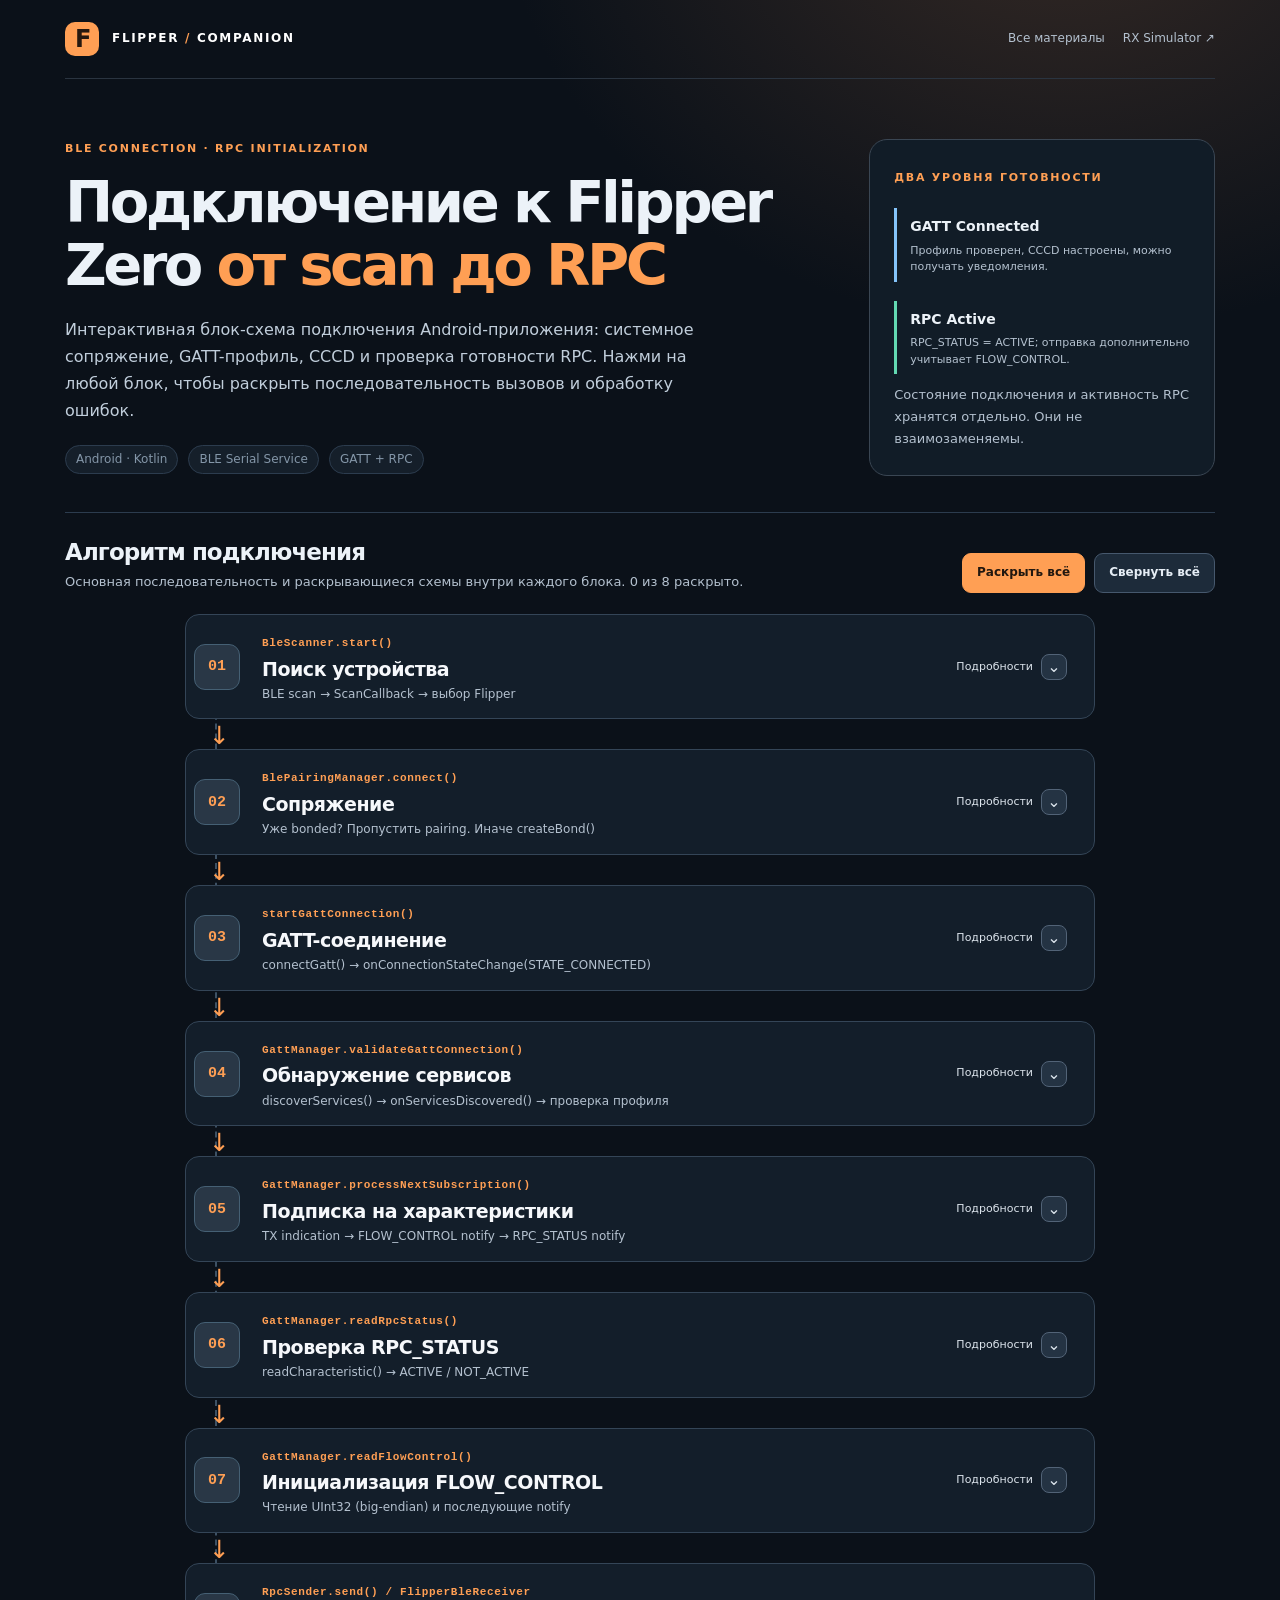
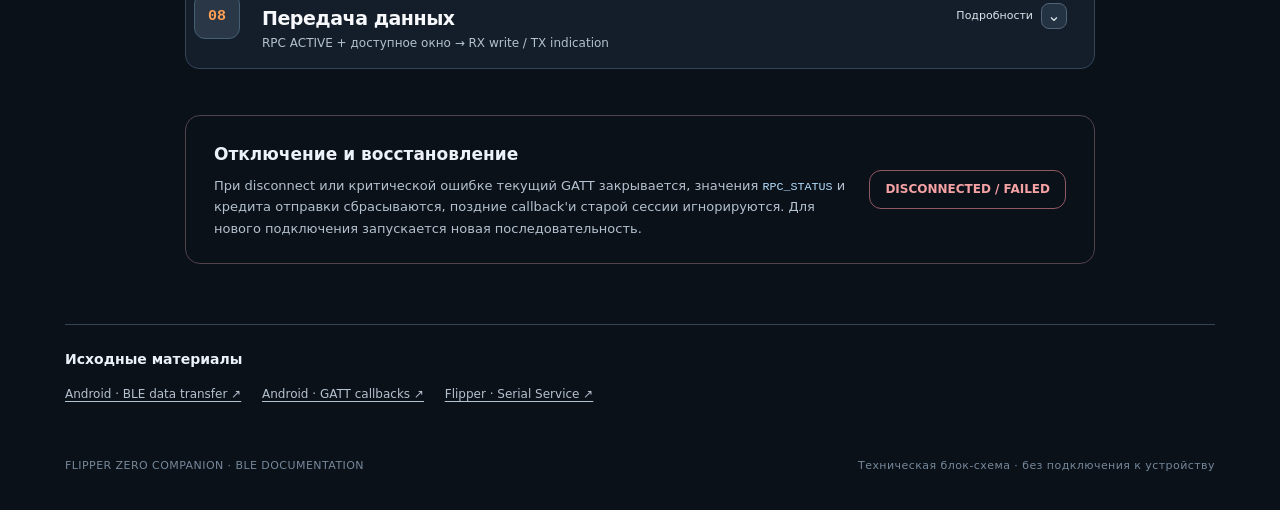
==== docs/ble-connection/index.html @ bbc8d90f "upgraded logic with flow control + first docs" ====
<!doctype html>
<html lang="ru">
<head>
  <meta charset="utf-8">
  <meta name="viewport" content="width=device-width,initial-scale=1">
  <meta name="color-scheme" content="dark">
  <meta name="description" content="Интерактивная блок-схема BLE-подключения и инициализации RPC в Flipper Zero Companion">
  <title>BLE Connection & RPC Initialization · Flipper Zero Companion</title>
  <link rel="stylesheet" href="./connection.css">
  <script src="./connection.js" defer></script>
</head>
<body>
  <div class="container">
    <header class="topbar">
      <a class="brand" href="../index.html"><span class="brand-mark">F</span><span>FLIPPER <span style="color:var(--orange)">/</span> COMPANION</span></a>
      <nav class="toplinks" aria-label="Навигация по документации"><a href="../index.html">Все материалы</a><a href="../ble-transport/simulator.html">RX Simulator ↗</a></nav>
    </header>
    <main>
      <div class="hero">
        <div>
          <div class="eyebrow">BLE CONNECTION · RPC INITIALIZATION</div>
          <h1>Подключение к Flipper Zero <span>от scan до RPC</span></h1>
          <p class="lead">Интерактивная блок-схема подключения Android-приложения: системное сопряжение, GATT-профиль, CCCD и проверка готовности RPC. Нажми на любой блок, чтобы раскрыть последовательность вызовов и обработку ошибок.</p>
          <div class="hero-meta"><span class="meta-pill">Android · Kotlin</span><span class="meta-pill">BLE Serial Service</span><span class="meta-pill">GATT + RPC</span></div>
        </div>
        <aside class="hero-aside" aria-label="Ключевое различие состояний">
          <span class="small-title">ДВА УРОВНЯ ГОТОВНОСТИ</span>
          <div class="state-card"><strong>GATT Connected</strong><small>Профиль проверен, CCCD настроены, можно получать уведомления.</small></div>
          <div class="state-card ready"><strong>RPC Active</strong><small>RPC_STATUS = ACTIVE; отправка дополнительно учитывает FLOW_CONTROL.</small></div>
          <p>Состояние подключения и активность RPC хранятся отдельно. Они не взаимозаменяемы.</p>
        </aside>
      </div>
      <div class="toolbar">
        <div><h2>Алгоритм подключения</h2><p>Основная последовательность и раскрывающиеся схемы внутри каждого блока. <span id="open-count" aria-live="polite">0 из 8 раскрыто</span>.</p></div>
        <div class="toolbar-actions"><button id="expand-all" class="btn primary" type="button">Раскрыть всё</button><button id="collapse-all" class="btn" type="button">Свернуть всё</button></div>
      </div>
      <div class="pipeline" aria-label="Блок-схема BLE-подключения">
        <section class="stage" id="discovery">
  <button class="stage-header" type="button" aria-expanded="false" aria-controls="detail-discovery">
    <span class="number">01</span>
    <span class="stage-title"><span class="method">BleScanner.start()</span><span class="name">Поиск устройства</span><span class="summary">BLE scan → ScanCallback → выбор Flipper</span></span>
    <span class="arrow-control">Подробности <span class="chevron" aria-hidden="true">⌄</span></span>
  </button>
  <div class="detail" id="detail-discovery" hidden>
    <div class="detail-top"><div><h3>Поиск устройства</h3><p class="desc">Находим устройство и получаем его Bluetooth-адрес.</p></div><button class="collapse" type="button" aria-label="Свернуть Поиск устройства">Свернуть ↑</button></div>
    <div class="mini-flow" aria-label="Последовательность операций"><div class="mini-node regular"><strong>startScan()</strong><small>Проверка доступности и разрешений</small></div><span class="mini-arrow" aria-hidden="true">→</span><div class="mini-node regular"><strong>onScanResult()</strong><small>Имя, адрес и RSSI</small></div><span class="mini-arrow" aria-hidden="true">→</span><div class="mini-node success"><strong>BleDevice</strong><small>Пользователь выбирает устройство</small></div></div>
    <div class="detail-foot"><div class="detail-box"><h4>Привязка к коду</h4><p>BleConnectionRepository.startScan() → BleScanner.start(); stopScan() отменяет таймаут и сканирование.</p></div><div class="detail-box error"><h4>Ошибки и остановка</h4><p>BLUETOOTH_SCAN / BLUETOOTH_CONNECT, отключённый Bluetooth, неуспешный scan, системные службы геолокации на Android 11 и ниже.</p></div></div>
    <p class="detail-note">Поиск не фильтруется только по стандартному имени Flipper: устройство может быть переименовано.</p>
  </div>
</section><section class="stage" id="pairing">
  <button class="stage-header" type="button" aria-expanded="false" aria-controls="detail-pairing">
    <span class="number">02</span>
    <span class="stage-title"><span class="method">BlePairingManager.connect()</span><span class="name">Сопряжение</span><span class="summary">Уже bonded? Пропустить pairing. Иначе createBond()</span></span>
    <span class="arrow-control">Подробности <span class="chevron" aria-hidden="true">⌄</span></span>
  </button>
  <div class="detail" id="detail-pairing" hidden>
    <div class="detail-top"><div><h3>Сопряжение</h3><p class="desc">Проверяем системную пару и при необходимости ждём bonding.</p></div><button class="collapse" type="button" aria-label="Свернуть Сопряжение">Свернуть ↑</button></div>
    <div class="mini-flow" aria-label="Последовательность операций"><div class="mini-node decision"><strong>BOND_BONDED?</strong><small>Проверка bondState</small></div><span class="mini-arrow" aria-hidden="true">→</span><div class="mini-node regular"><strong>createBond()</strong><small>Если устройство ещё не сопряжено</small></div><span class="mini-arrow" aria-hidden="true">→</span><div class="mini-node success"><strong>ACTION_BOND_STATE_CHANGED</strong><small>Подтверждён BOND_BONDED</small></div></div>
    <div class="detail-foot"><div class="detail-box"><h4>Привязка к коду</h4><p>BlePairingManager → onPairingStarted() → onSuccessBonding(remote, device) → startGattConnection().</p></div><div class="detail-box error"><h4>Ошибки и остановка</h4><p>Отказ пользователя, BOND_NONE, потеря BLUETOOTH_CONNECT или таймаут ожидания 45 секунд → PairingFailed / TimedOut.</p></div></div>
    <p class="detail-note">Для уже сопряжённого устройства createBond() не требуется. Отмена ожидания не обязательно останавливает системную процедуру bonding.</p>
  </div>
</section><section class="stage" id="gatt">
  <button class="stage-header" type="button" aria-expanded="false" aria-controls="detail-gatt">
    <span class="number">03</span>
    <span class="stage-title"><span class="method">startGattConnection()</span><span class="name">GATT-соединение</span><span class="summary">connectGatt() → onConnectionStateChange(STATE_CONNECTED)</span></span>
    <span class="arrow-control">Подробности <span class="chevron" aria-hidden="true">⌄</span></span>
  </button>
  <div class="detail" id="detail-gatt" hidden>
    <div class="detail-top"><div><h3>GATT-соединение</h3><p class="desc">Создаём BluetoothGatt и устанавливаем LE-соединение.</p></div><button class="collapse" type="button" aria-label="Свернуть GATT-соединение">Свернуть ↑</button></div>
    <div class="mini-flow" aria-label="Последовательность операций"><div class="mini-node regular"><strong>connectGatt()</strong><small>TRANSPORT_LE, mainHandler</small></div><span class="mini-arrow" aria-hidden="true">→</span><div class="mini-node decision"><strong>onConnectionStateChange()</strong><small>status == GATT_SUCCESS?</small></div><span class="mini-arrow" aria-hidden="true">→</span><div class="mini-node success"><strong>STATE_CONNECTED</strong><small>Запустить discovery</small></div></div>
    <div class="detail-foot"><div class="detail-box"><h4>Привязка к коду</h4><p>BleConnectionRepositoryImpl.startGattConnection(); currentGatt хранится на время активной сессии.</p></div><div class="detail-box error"><h4>Ошибки и остановка</h4><p>GATT error, disconnect либо таймаут подключения (25 секунд) → failGatt(), закрытие текущей GATT-сессии.</p></div></div>
    <p class="detail-note">Callback старого соединения игнорируется через проверку isCurrentGatt(gatt).</p>
  </div>
</section><section class="stage" id="services">
  <button class="stage-header" type="button" aria-expanded="false" aria-controls="detail-services">
    <span class="number">04</span>
    <span class="stage-title"><span class="method">GattManager.validateGattConnection()</span><span class="name">Обнаружение сервисов</span><span class="summary">discoverServices() → onServicesDiscovered() → проверка профиля</span></span>
    <span class="arrow-control">Подробности <span class="chevron" aria-hidden="true">⌄</span></span>
  </button>
  <div class="detail" id="detail-services" hidden>
    <div class="detail-top"><div><h3>Обнаружение сервисов</h3><p class="desc">Убеждаемся, что Flipper предоставляет нужный Serial Service.</p></div><button class="collapse" type="button" aria-label="Свернуть Обнаружение сервисов">Свернуть ↑</button></div>
    <div class="mini-flow" aria-label="Последовательность операций"><div class="mini-node regular"><strong>discoverServices()</strong><small>Асинхронный поиск GATT-сервисов</small></div><span class="mini-arrow" aria-hidden="true">→</span><div class="mini-node decision"><strong>onServicesDiscovered()</strong><small>status == GATT_SUCCESS?</small></div><span class="mini-arrow" aria-hidden="true">→</span><div class="mini-node success"><strong>validateGattConnection()</strong><small>Service, четыре характеристики, CCCD</small></div></div>
    <div class="detail-foot"><div class="detail-box"><h4>Привязка к коду</h4><p>FlipperGattUuid.SERVICE; RX, TX, FLOW_CONTROL, RPC_STATUS; CCCD для трёх характеристик.</p></div><div class="detail-box error"><h4>Ошибки и остановка</h4><p>Ошибка discoverServices или отсутствие требуемых характеристик/CCCD → ServiceDiscoveryFailed / InvalidGattProfile.</p></div></div>
    <p class="detail-note">Наличие GATT-соединения ещё не означает, что Serial Service проверен или уведомления настроены.</p>
  </div>
</section><section class="stage" id="subscriptions">
  <button class="stage-header" type="button" aria-expanded="false" aria-controls="detail-subscriptions">
    <span class="number">05</span>
    <span class="stage-title"><span class="method">GattManager.processNextSubscription()</span><span class="name">Подписка на характеристики</span><span class="summary">TX indication → FLOW_CONTROL notify → RPC_STATUS notify</span></span>
    <span class="arrow-control">Подробности <span class="chevron" aria-hidden="true">⌄</span></span>
  </button>
  <div class="detail" id="detail-subscriptions" hidden>
    <div class="detail-top"><div><h3>Подписка на характеристики</h3><p class="desc">Записываем CCCD строго последовательно, дожидаясь callback.</p></div><button class="collapse" type="button" aria-label="Свернуть Подписка на характеристики">Свернуть ↑</button></div>
    <div class="mini-flow" aria-label="Последовательность операций"><div class="mini-node regular"><strong>TX · CCCD</strong><small>ENABLE_INDICATION_VALUE</small></div><span class="mini-arrow" aria-hidden="true">→</span><div class="mini-node regular"><strong>FLOW_CONTROL · CCCD</strong><small>ENABLE_NOTIFICATION_VALUE</small></div><span class="mini-arrow" aria-hidden="true">→</span><div class="mini-node success"><strong>RPC_STATUS · CCCD</strong><small>ENABLE_NOTIFICATION_VALUE</small></div></div>
    <div class="detail-foot"><div class="detail-box"><h4>Привязка к коду</h4><p>initSubscribingQueue() → processNextSubscription() → onDescriptorWrite(SUCCESS) → следующая характеристика.</p></div><div class="detail-box error"><h4>Ошибки и остановка</h4><p>Не удалось настроить локальные notifications / записать CCCD → EnableCCCDProblem.</p></div></div>
    <p class="detail-note">После третьего успешного onDescriptorWrite() устанавливается BleConnectionState.Connected. Это готовность GATT, но не обязательно активная RPC-сессия.</p>
  </div>
</section><section class="stage" id="rpc-status">
  <button class="stage-header" type="button" aria-expanded="false" aria-controls="detail-rpc-status">
    <span class="number">06</span>
    <span class="stage-title"><span class="method">GattManager.readRpcStatus()</span><span class="name">Проверка RPC_STATUS</span><span class="summary">readCharacteristic() → ACTIVE / NOT_ACTIVE</span></span>
    <span class="arrow-control">Подробности <span class="chevron" aria-hidden="true">⌄</span></span>
  </button>
  <div class="detail" id="detail-rpc-status" hidden>
    <div class="detail-top"><div><h3>Проверка RPC_STATUS</h3><p class="desc">Определяем, активен ли RPC на Flipper.</p></div><button class="collapse" type="button" aria-label="Свернуть Проверка RPC_STATUS">Свернуть ↑</button></div>
    <div class="mini-flow" aria-label="Последовательность операций"><div class="mini-node regular"><strong>readRpcStatus()</strong><small>Чтение начального значения</small></div><span class="mini-arrow" aria-hidden="true">→</span><div class="mini-node decision"><strong>onCharacteristicRead()</strong><small>Декодирование RpcStatus</small></div><span class="mini-arrow" aria-hidden="true">→</span><div class="mini-node success"><strong>onCharacteristicChanged()</strong><small>Обновления ACTIVE / NOT_ACTIVE</small></div></div>
    <div class="detail-foot"><div class="detail-box"><h4>Привязка к коду</h4><p>saveRpcState(RpcStatus.ACTIVE | NOT_ACTIVE); RpcSender.awaitRpcActive() ждёт разрешения на отправку.</p></div><div class="detail-box error"><h4>Ошибки и остановка</h4><p>Неудачное чтение → RPCReadError. Некорректный payload не должен автоматически трактоваться как ACTIVE.</p></div></div>
    <p class="detail-note">NOT_ACTIVE не равно разрыву Bluetooth: GATT может оставаться Connected. Смена статуса поступает через notification.</p>
  </div>
</section><section class="stage" id="flow-control">
  <button class="stage-header" type="button" aria-expanded="false" aria-controls="detail-flow-control">
    <span class="number">07</span>
    <span class="stage-title"><span class="method">GattManager.readFlowControl()</span><span class="name">Инициализация FLOW_CONTROL</span><span class="summary">Чтение UInt32 (big-endian) и последующие notify</span></span>
    <span class="arrow-control">Подробности <span class="chevron" aria-hidden="true">⌄</span></span>
  </button>
  <div class="detail" id="detail-flow-control" hidden>
    <div class="detail-top"><div><h3>Инициализация FLOW_CONTROL</h3><p class="desc">Получаем первоначальное окно отправки и обновления кредита.</p></div><button class="collapse" type="button" aria-label="Свернуть Инициализация FLOW_CONTROL">Свернуть ↑</button></div>
    <div class="mini-flow" aria-label="Последовательность операций"><div class="mini-node regular"><strong>readFlowControl()</strong><small>После чтения RPC_STATUS</small></div><span class="mini-arrow" aria-hidden="true">→</span><div class="mini-node regular"><strong>onCharacteristicRead()</strong><small>4 байта · UInt32 · big-endian</small></div><span class="mini-arrow" aria-hidden="true">→</span><div class="mini-node success"><strong>onCharacteristicChanged()</strong><small>Новое окно → RpcSender</small></div></div>
    <div class="detail-foot"><div class="detail-box"><h4>Привязка к коду</h4><p>updateAvailableBytesBound(gatt, value) → RpcSender.onFlowControlUpdate(gatt, available).</p></div><div class="detail-box error"><h4>Ошибки и остановка</h4><p>Ошибка чтения или неверный размер payload → RPCReadError; при нулевом кредите отправитель ожидает новое окно.</p></div></div>
    <p class="detail-note">Начальное чтение выполняется независимо от ACTIVE / NOT_ACTIVE в выбранной упрощённой реализации. Уведомление задаёт новое окно, а не прибавку к нему.</p>
  </div>
</section><section class="stage" id="ready">
  <button class="stage-header" type="button" aria-expanded="false" aria-controls="detail-ready">
    <span class="number">08</span>
    <span class="stage-title"><span class="method">RpcSender.send() / FlipperBleReceiver</span><span class="name">Передача данных</span><span class="summary">RPC ACTIVE + доступное окно → RX write / TX indication</span></span>
    <span class="arrow-control">Подробности <span class="chevron" aria-hidden="true">⌄</span></span>
  </button>
  <div class="detail" id="detail-ready" hidden>
    <div class="detail-top"><div><h3>Передача данных</h3><p class="desc">После проверки условий можно обмениваться байтами.</p></div><button class="collapse" type="button" aria-label="Свернуть Передача данных">Свернуть ↑</button></div>
    <div class="mini-flow" aria-label="Последовательность операций"><div class="mini-node decision"><strong>awaitRpcActive()</strong><small>Сессия должна быть ACTIVE</small></div><span class="mini-arrow" aria-hidden="true">→</span><div class="mini-node regular"><strong>send(bytes)</strong><small>MTU · RX ≤ 486 · credit · Mutex</small></div><span class="mini-arrow" aria-hidden="true">→</span><div class="mini-node success"><strong>onCharacteristicWrite()</strong><small>Подтверждение RX; TX → receiver</small></div></div>
    <div class="detail-foot"><div class="detail-box"><h4>Привязка к коду</h4><p>RpcSender.send() → writeRxChunkLocked() → onCharacteristicWrite(); TX → onCharacteristicChanged() → FlipperBleReceiver.</p></div><div class="detail-box error"><h4>Ошибки и остановка</h4><p>Disconnect, NOT_ACTIVE, ошибка записи, таймаут или переполнение буфера приёма → прекращение отправки / сброс текущей передачи.</p></div></div>
    <p class="detail-note">Это логическое условие готовности, а не новый публичный BleConnectionState. Готовность RPC нельзя определять только по Connected.</p>
  </div>
</section>
      </div>
      <section class="error-section" aria-label="Завершение соединения">
        <div><h2>Отключение и восстановление</h2><p>При disconnect или критической ошибке текущий GATT закрывается, значения <code>RPC_STATUS</code> и кредита отправки сбрасываются, поздние callback'и старой сессии игнорируются. Для нового подключения запускается новая последовательность.</p></div>
        <div class="error-sign">DISCONNECTED / FAILED</div>
      </section>
      <section class="sources" aria-label="Исходные материалы"><h2>Исходные материалы</h2>
        <a href="https://developer.android.com/develop/connectivity/bluetooth/ble/transfer-ble-data" target="_blank" rel="noopener noreferrer">Android · BLE data transfer ↗</a>
        <a href="https://developer.android.com/reference/android/bluetooth/BluetoothGattCallback" target="_blank" rel="noopener noreferrer">Android · GATT callbacks ↗</a>
        <a href="https://github.com/flipperdevices/flipperzero-firmware/blob/dev/targets/f7/ble_glue/services/serial_service.c" target="_blank" rel="noopener noreferrer">Flipper · Serial Service ↗</a>
      </section>
    </main>
    <footer class="footer"><span>FLIPPER ZERO COMPANION · BLE DOCUMENTATION</span><span>Техническая блок-схема · без подключения к устройству</span></footer>
  </div>
</body>
</html>
---- docs/ble-connection/connection.css ----
/* Flipper Zero Companion — interactive BLE connection reference */
:root{color-scheme:dark;--bg:#0b1119;--surface:#121d29;--surface2:#1a2836;--line:#2c3c4e;--text:#ecf2f8;--sub:#b4c1cf;--dim:#8496a8;--orange:#ff9f54;--orange2:#e68136;--teal:#63d9b2;--blue:#84c4fa;--red:#f5a2a5;--radius:16px;--mono:ui-monospace,SFMono-Regular,Consolas,Menlo,monospace}
*{box-sizing:border-box}html{scroll-behavior:smooth;scroll-padding-top:32px}body{margin:0;background:radial-gradient(ellipse 55rem 45rem at 83% -6%,#362a25 0%,transparent 64%),var(--bg);color:var(--text);font:15px/1.65 Inter,ui-sans-serif,system-ui,-apple-system,BlinkMacSystemFont,"Segoe UI",sans-serif}button{font:inherit;cursor:pointer}a{color:var(--orange);text-underline-offset:3px}code{font: .9em var(--mono);color:#b4ddfc}h1,h2,h3,p{margin-top:0}.container{width:min(1150px,calc(100% - 52px));margin:0 auto}.topbar{height:79px;border-bottom:1px solid #2a3440;display:flex;align-items:center;justify-content:space-between;gap:16px}.brand{display:flex;align-items:center;gap:13px;font-size:12px;font-weight:900;color:#fff;text-decoration:none;letter-spacing:.14em}.brand-mark{width:34px;height:34px;background:var(--orange);color:#26180f;border-radius:10px;display:grid;place-items:center;font-size:24px;line-height:1;letter-spacing:-.1em}.toplinks{display:flex;align-items:center;gap:18px}.toplinks a{font-size:12px;color:var(--sub);text-decoration:none}.toplinks a:hover{color:var(--orange)}.eyebrow{font-size:11px;letter-spacing:.16em;font-weight:800;color:var(--orange);text-transform:uppercase}.hero{padding:60px 0 36px;display:grid;grid-template-columns:minmax(0,1.6fr) minmax(240px,.72fr);gap:36px;align-items:center}.hero h1{font-size:clamp(34px,4.5vw,58px);line-height:1.08;letter-spacing:-.06em;margin:14px 0 19px;font-weight:830}.hero h1 span{color:var(--orange)}.lead{color:#c1cedb;font-size:16px;max-width:650px;line-height:1.7;margin-bottom:20px}.hero-meta{display:flex;align-items:center;gap:10px;flex-wrap:wrap;color:var(--dim);font-size:12px}.meta-pill{border:1px solid var(--line);border-radius:99px;padding:4px 10px;background:#151f2a}.hero-aside{background:#111c27;border:1px solid #3a4653;border-radius:18px;padding:24px}.hero-aside .small-title{font-size:11px;letter-spacing:.16em;color:var(--orange);font-weight:850}.hero-aside p{font-size:13px;color:var(--sub);line-height:1.7;margin:10px 0 0}.state-card{border-left:3px solid var(--blue);padding:6px 0 6px 13px;margin-top:19px}.state-card.ready{border-color:var(--teal)}.state-card strong{font-size:14px}.state-card small{display:block;color:var(--sub);font-size:11px;line-height:1.5;margin-top:4px}.toolbar{border-top:1px solid var(--line);padding:25px 0 21px;display:flex;gap:16px;align-items:flex-end;justify-content:space-between;flex-wrap:wrap}.toolbar h2{font-size:23px;line-height:1.3;letter-spacing:-.04em;margin-bottom:4px}.toolbar p{margin:0;color:var(--sub);font-size:13px}.toolbar-actions{display:flex;gap:9px;flex-wrap:wrap}.btn{border:1px solid #46586d;border-radius:9px;background:#1d2b3a;color:#e5edf5;padding:9px 14px;font-weight:750;font-size:12px;white-space:nowrap;transition:background .18s,border-color .18s}.btn:hover{background:#293a4e;border-color:#718397}.btn.primary{background:var(--orange);border-color:var(--orange);color:#21170f}.btn.primary:hover{background:#ffb474}.pipeline{position:relative;margin:0 auto 46px;max-width:910px}.pipeline:before{content:"";position:absolute;top:30px;bottom:44px;left:30px;border-left:2px dashed #3d5164;pointer-events:none}.stage{position:relative;padding:0 0 30px 0}.stage:last-child{padding-bottom:0}.stage-header{position:relative;width:100%;text-align:left;display:grid;grid-template-columns:62px minmax(0,1fr) auto;gap:14px;align-items:center;min-height:102px;transition:border-color .18s,background .18s;border:1px solid #344557;border-radius:14px;background:#131e2a;padding:14px 17px 14px 0}.stage-header:hover{border-color:#ce8a58;background:#192431}.stage-header[aria-expanded="true"]{border-color:#d08b59;background:#1b2835;border-radius:14px 14px 12px 12px}.number{width:46px;height:46px;margin-left:8px;display:grid;place-items:center;border-radius:11px;background:#293746;border:1px solid #456074;color:var(--orange);font:700 15px var(--mono);z-index:2}.stage.active .number{background:#4d3426;border-color:var(--orange)}.stage-header .method{font-size:11px;color:var(--orange);letter-spacing:.06em;font-family:var(--mono);font-weight:650}.stage-header .name{display:block;color:#f6f8fb;font-size:19px;font-weight:780;line-height:1.32;letter-spacing:-.025em;margin:3px 0}.stage-header .summary{display:block;font-size:12px;color:var(--sub);font-weight:470}.arrow-control{font-size:11px;display:flex;gap:8px;align-items:center;color:#dce4ec;padding:10px}.chevron{width:26px;height:26px;display:grid;place-items:center;border:1px solid #526377;background:#243343;border-radius:8px;font-size:16px;line-height:1;transition:transform .2s}.stage.active .chevron{transform:rotate(180deg)}.stage:not(:last-child):after{content:"↓";position:absolute;left:24px;bottom:1px;color:var(--orange);font-size:25px;line-height:1}.detail{position:relative;border:1.5px dashed #af815d;border-radius:15px;background:transparent;margin:12px 0 0 75px;padding:25px 26px 22px;box-shadow:inset 0 0 0 1px #b6753411}.detail[hidden]{display:none}.detail-top{display:flex;align-items:flex-start;justify-content:space-between;gap:14px}.detail h3{margin:0 0 7px;font-size:17px;letter-spacing:-.015em}.detail .desc{font-size:13px;color:var(--sub);max-width:760px;margin:0 0 18px}.collapse{border:1px solid #79604d;background:transparent;border-radius:8px;color:var(--orange);font-size:11px;line-height:1.2;font-weight:850;padding:8px 10px;white-space:nowrap}.collapse:hover{background:#2e251f}.mini-flow{display:flex;gap:9px;align-items:stretch;margin:16px 0 17px}.mini-node{border:1px solid #4a6076;background:#172532;border-radius:10px;flex:1;min-width:0;padding:13px 12px;display:flex;flex-direction:column;justify-content:center;gap:4px}.mini-node strong{font-size:12px;line-height:1.35}.mini-node small{font-size:10px;line-height:1.45;color:var(--sub)}.mini-node.decision{border-color:#977b52;background:#28271f}.mini-node.success{border-color:#4c8d7d;background:#182e2c}.mini-arrow{color:var(--orange);font-size:20px;align-self:center;flex:0 0 auto}.detail-foot{display:grid;grid-template-columns:1fr 1fr;gap:12px}.detail-box{border:1px solid #354859;border-radius:11px;padding:15px;background:#0f19231a}.detail-box h4{font-size:11px;letter-spacing:.08em;color:var(--blue);margin:0 0 7px;text-transform:uppercase}.detail-box p{font-size:12px;color:var(--sub);margin:0;line-height:1.65}.detail-box.error{border-color:#63434a}.detail-box.error h4{color:var(--red)}.detail code{overflow-wrap:anywhere}.detail-note{border-left:3px solid #8d754e;color:#c9c2b4;font-size:12px;line-height:1.65;padding:7px 0 7px 13px;margin-top:13px}.detail .uuid-line{display:flex;gap:5px;flex-wrap:wrap}.chip{font:11px var(--mono);border:1px solid #385269;color:#bcdfff;padding:4px 8px;border-radius:7px;background:#172735}.error-section{border:1px solid #51424c;border-radius:15px;padding:24px 28px;margin:24px auto 60px;max-width:910px;display:grid;grid-template-columns:1fr auto;gap:20px;align-items:center}.error-section h2{font-size:17px;margin:0 0 7px}.error-section p{font-size:13px;color:var(--sub);margin:0}.error-sign{color:var(--red);border:1px solid #905964;padding:9px 15px;border-radius:12px;font-size:12px;font-weight:800}.sources{border-top:1px solid #344455;padding:23px 0 31px}.sources h2{font-size:14px;margin:0 0 10px}.sources a{font-size:12px;color:var(--sub);margin-right:16px}.footer{padding:20px 0 35px;display:flex;justify-content:space-between;gap:12px;color:#75889a;font-size:11px;letter-spacing:.04em}.sr-only{border:0;clip:rect(0,0,0,0);height:1px;margin:-1px;overflow:hidden;padding:0;position:absolute;width:1px;white-space:nowrap}button:focus-visible,a:focus-visible{outline:3px solid var(--orange);outline-offset:3px}
@media(max-width:780px){.container{width:min(100% - 30px,1150px)}.hero{grid-template-columns:1fr;padding:38px 0 28px;gap:13px}.hero-aside{padding:17px}.hero-aside .state-card{display:inline-block;width:48%;vertical-align:top}.stage-header{grid-template-columns:54px minmax(0,1fr);gap:9px}.arrow-control{grid-column:2;justify-self:start;padding:4px 0}.stage-header .name{font-size:17px}.pipeline:before{left:27px}.stage:not(:last-child):after{left:21px}.detail{margin-left:45px;padding:19px 16px}.mini-flow{flex-direction:column;gap:5px}.mini-arrow{transform:rotate(90deg);font-size:19px;line-height:1}.detail-foot{grid-template-columns:1fr}.toplinks{gap:10px}.toplinks a{font-size:11px}}@media(max-width:480px){.topbar{height:68px}.brand{font-size:10px;gap:8px}.brand-mark{width:27px;height:27px;font-size:20px}.toplinks a:nth-child(2){display:none}.hero h1{font-size:36px}.hero-aside .state-card{display:block;width:auto}.toolbar{align-items:flex-start}.toolbar-actions{width:100%}.toolbar-actions .btn{flex:1}.stage-header{grid-template-columns:48px 1fr;padding:12px 11px 12px 0}.number{width:40px;height:40px;margin-left:5px}.pipeline:before{left:24px}.detail{margin-left:20px}.detail-top{gap:8px}.detail h3{font-size:15px}.collapse{font-size:10px}.error-section{grid-template-columns:1fr}.footer{flex-wrap:wrap}}
@media(prefers-reduced-motion:reduce){html{scroll-behavior:auto}*{transition:none!important}}
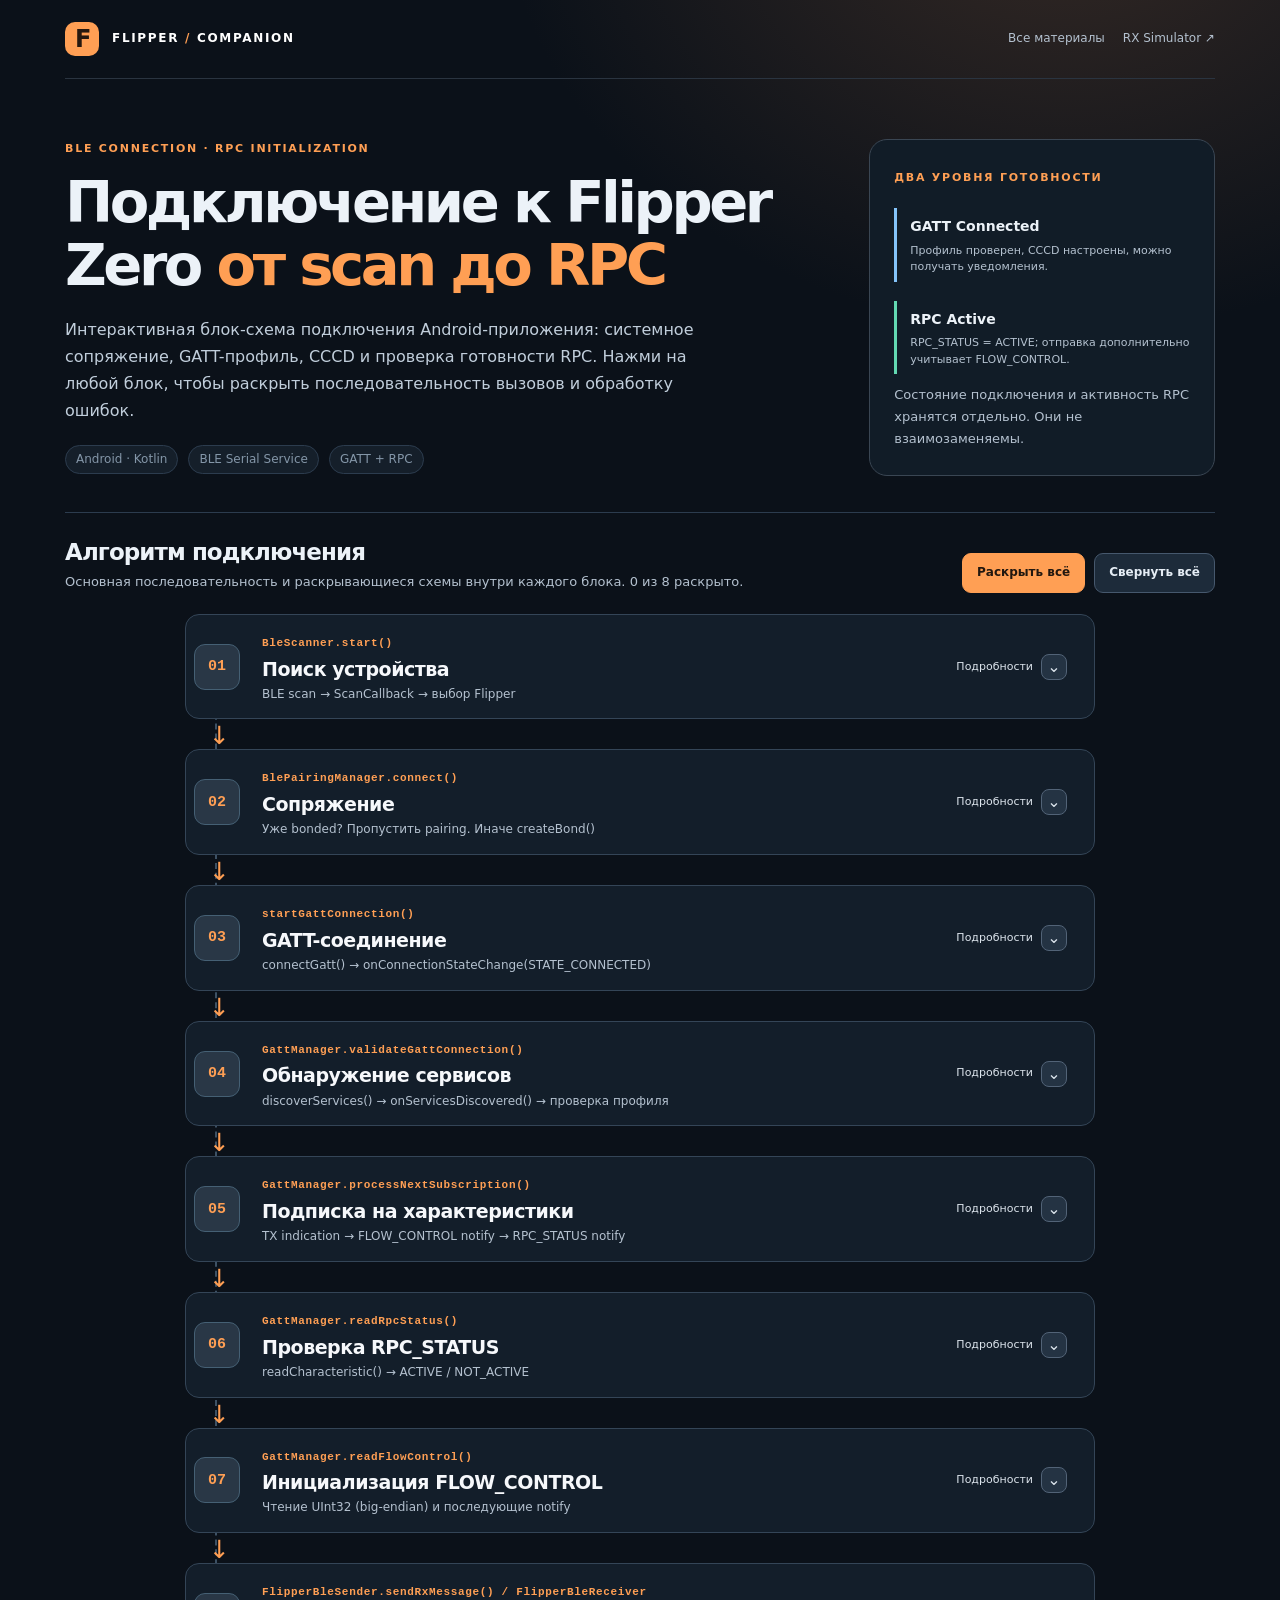
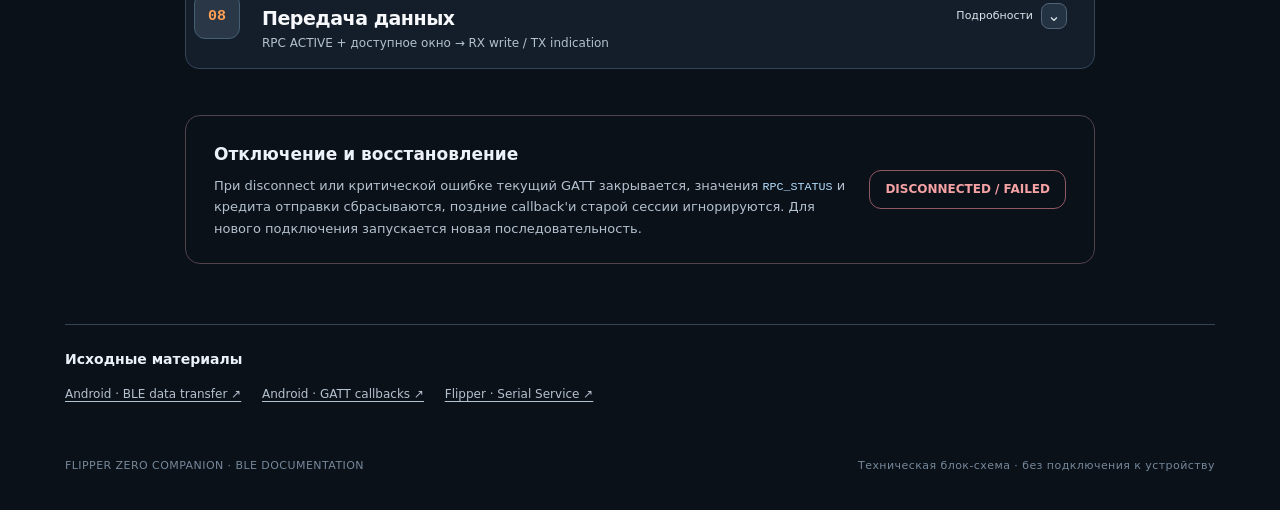
==== commit dff459e8: "handle some potential bugs" ====
--- a/docs/ble-connection/index.html
+++ b/docs/ble-connection/index.html
@@ -103,9 +103,9 @@
   </button>
   <div class="detail" id="detail-rpc-status" hidden>
     <div class="detail-top"><div><h3>Проверка RPC_STATUS</h3><p class="desc">Определяем, активен ли RPC на Flipper.</p></div><button class="collapse" type="button" aria-label="Свернуть Проверка RPC_STATUS">Свернуть ↑</button></div>
-    <div class="mini-flow" aria-label="Последовательность операций"><div class="mini-node regular"><strong>readRpcStatus()</strong><small>Чтение начального значения</small></div><span class="mini-arrow" aria-hidden="true">→</span><div class="mini-node decision"><strong>onCharacteristicRead()</strong><small>Декодирование RpcStatus</small></div><span class="mini-arrow" aria-hidden="true">→</span><div class="mini-node success"><strong>onCharacteristicChanged()</strong><small>Обновления ACTIVE / NOT_ACTIVE</small></div></div>
-    <div class="detail-foot"><div class="detail-box"><h4>Привязка к коду</h4><p>saveRpcState(RpcStatus.ACTIVE | NOT_ACTIVE); RpcSender.awaitRpcActive() ждёт разрешения на отправку.</p></div><div class="detail-box error"><h4>Ошибки и остановка</h4><p>Неудачное чтение → RPCReadError. Некорректный payload не должен автоматически трактоваться как ACTIVE.</p></div></div>
-    <p class="detail-note">NOT_ACTIVE не равно разрыву Bluetooth: GATT может оставаться Connected. Смена статуса поступает через notification.</p>
+    <div class="mini-flow" aria-label="Последовательность операций"><div class="mini-node regular"><strong>readRpcStatus()</strong><small>Начальное чтение RPC_STATUS</small></div><span class="mini-arrow" aria-hidden="true">→</span><div class="mini-node decision"><strong>onCharacteristicRead()</strong><small>Чтение завершено · saveRpcState()</small></div><span class="mini-arrow" aria-hidden="true">→</span><div class="mini-node success"><strong>readFlowControl()</strong><small>Следующая GATT-операция</small></div></div>
+    <div class="detail-foot"><div class="detail-box"><h4>Привязка к коду</h4><p>saveRpcState(RpcStatus.ACTIVE | NOT_ACTIVE); FlipperBleSender.awaitRpcActive() ждёт активности RPC перед отправкой.</p></div><div class="detail-box error"><h4>Ошибки и остановка</h4><p>Неудачное чтение → RPCReadError. Некорректный payload не должен автоматически трактоваться как ACTIVE.</p></div></div>
+    <p class="detail-note">NOT_ACTIVE не равно разрыву Bluetooth: GATT может оставаться Connected. onCharacteristicChanged(RPC_STATUS) только обновляет статус через saveRpcState() и не вызывает readFlowControl(). Следующее чтение FLOW_CONTROL запускается из onCharacteristicRead(RPC_STATUS) после завершения первоначального чтения.</p>
   </div>
 </section><section class="stage" id="flow-control">
   <button class="stage-header" type="button" aria-expanded="false" aria-controls="detail-flow-control">
@@ -115,20 +115,20 @@
   </button>
   <div class="detail" id="detail-flow-control" hidden>
     <div class="detail-top"><div><h3>Инициализация FLOW_CONTROL</h3><p class="desc">Получаем первоначальное окно отправки и обновления кредита.</p></div><button class="collapse" type="button" aria-label="Свернуть Инициализация FLOW_CONTROL">Свернуть ↑</button></div>
-    <div class="mini-flow" aria-label="Последовательность операций"><div class="mini-node regular"><strong>readFlowControl()</strong><small>После чтения RPC_STATUS</small></div><span class="mini-arrow" aria-hidden="true">→</span><div class="mini-node regular"><strong>onCharacteristicRead()</strong><small>4 байта · UInt32 · big-endian</small></div><span class="mini-arrow" aria-hidden="true">→</span><div class="mini-node success"><strong>onCharacteristicChanged()</strong><small>Новое окно → RpcSender</small></div></div>
-    <div class="detail-foot"><div class="detail-box"><h4>Привязка к коду</h4><p>updateAvailableBytesBound(gatt, value) → RpcSender.onFlowControlUpdate(gatt, available).</p></div><div class="detail-box error"><h4>Ошибки и остановка</h4><p>Ошибка чтения или неверный размер payload → RPCReadError; при нулевом кредите отправитель ожидает новое окно.</p></div></div>
-    <p class="detail-note">Начальное чтение выполняется независимо от ACTIVE / NOT_ACTIVE в выбранной упрощённой реализации. Уведомление задаёт новое окно, а не прибавку к нему.</p>
+    <div class="mini-flow" aria-label="Последовательность операций"><div class="mini-node regular"><strong>readFlowControl()</strong><small>После onCharacteristicRead(RPC_STATUS)</small></div><span class="mini-arrow" aria-hidden="true">→</span><div class="mini-node regular"><strong>onCharacteristicRead()</strong><small>Начальное значение · big-endian</small></div><span class="mini-arrow" aria-hidden="true">→</span><div class="mini-node success"><strong>onCharacteristicChanged()</strong><small>Новые окна по notify</small></div></div>
+    <div class="detail-foot"><div class="detail-box"><h4>Привязка к коду</h4><p>handleFlowControlValue(value) → FlipperBleSender.setAvailableBytes(available); значение декодируется из 4 байт в порядке BIG_ENDIAN.</p></div><div class="detail-box error"><h4>Ошибки и остановка</h4><p>Ошибка чтения или неверный размер payload → RPCReadError; при нулевом кредите отправитель ожидает новое окно.</p></div></div>
+    <p class="detail-note">Начальное чтение FLOW_CONTROL инициируется после успешного завершения чтения RPC_STATUS. Последующие onCharacteristicChanged(FLOW_CONTROL) обновляют доступное окно через setAvailableBytes(), не запускают GATT-чтение и не прибавляют значение к прежнему остатку.</p>
   </div>
 </section><section class="stage" id="ready">
   <button class="stage-header" type="button" aria-expanded="false" aria-controls="detail-ready">
     <span class="number">08</span>
-    <span class="stage-title"><span class="method">RpcSender.send() / FlipperBleReceiver</span><span class="name">Передача данных</span><span class="summary">RPC ACTIVE + доступное окно → RX write / TX indication</span></span>
+    <span class="stage-title"><span class="method">FlipperBleSender.sendRxMessage() / FlipperBleReceiver</span><span class="name">Передача данных</span><span class="summary">RPC ACTIVE + доступное окно → RX write / TX indication</span></span>
     <span class="arrow-control">Подробности <span class="chevron" aria-hidden="true">⌄</span></span>
   </button>
   <div class="detail" id="detail-ready" hidden>
     <div class="detail-top"><div><h3>Передача данных</h3><p class="desc">После проверки условий можно обмениваться байтами.</p></div><button class="collapse" type="button" aria-label="Свернуть Передача данных">Свернуть ↑</button></div>
-    <div class="mini-flow" aria-label="Последовательность операций"><div class="mini-node decision"><strong>awaitRpcActive()</strong><small>Сессия должна быть ACTIVE</small></div><span class="mini-arrow" aria-hidden="true">→</span><div class="mini-node regular"><strong>send(bytes)</strong><small>MTU · RX ≤ 486 · credit · Mutex</small></div><span class="mini-arrow" aria-hidden="true">→</span><div class="mini-node success"><strong>onCharacteristicWrite()</strong><small>Подтверждение RX; TX → receiver</small></div></div>
-    <div class="detail-foot"><div class="detail-box"><h4>Привязка к коду</h4><p>RpcSender.send() → writeRxChunkLocked() → onCharacteristicWrite(); TX → onCharacteristicChanged() → FlipperBleReceiver.</p></div><div class="detail-box error"><h4>Ошибки и остановка</h4><p>Disconnect, NOT_ACTIVE, ошибка записи, таймаут или переполнение буфера приёма → прекращение отправки / сброс текущей передачи.</p></div></div>
+    <div class="mini-flow" aria-label="Последовательность операций"><div class="mini-node decision"><strong>awaitRpcActive()</strong><small>Сессия должна быть ACTIVE</small></div><span class="mini-arrow" aria-hidden="true">→</span><div class="mini-node regular"><strong>sendRxMessage(message)</strong><small>MTU · RX ≤ 486 · credit · Mutex</small></div><span class="mini-arrow" aria-hidden="true">→</span><div class="mini-node success"><strong>onCharacteristicWrite()</strong><small>Подтверждение RX; TX → receiver</small></div></div>
+    <div class="detail-foot"><div class="detail-box"><h4>Привязка к коду</h4><p>FlipperBleSender.sendRxMessage() → writeRxChunk() → BluetoothGattCallback.onCharacteristicWrite() → FlipperBleSender.handleCharacteristicWrite(); TX → onCharacteristicChanged() → FlipperBleReceiver.onReceive().</p></div><div class="detail-box error"><h4>Ошибки и остановка</h4><p>Disconnect, NOT_ACTIVE, ошибка записи, таймаут или переполнение буфера приёма → прекращение отправки / сброс текущей передачи.</p></div></div>
     <p class="detail-note">Это логическое условие готовности, а не новый публичный BleConnectionState. Готовность RPC нельзя определять только по Connected.</p>
   </div>
 </section>
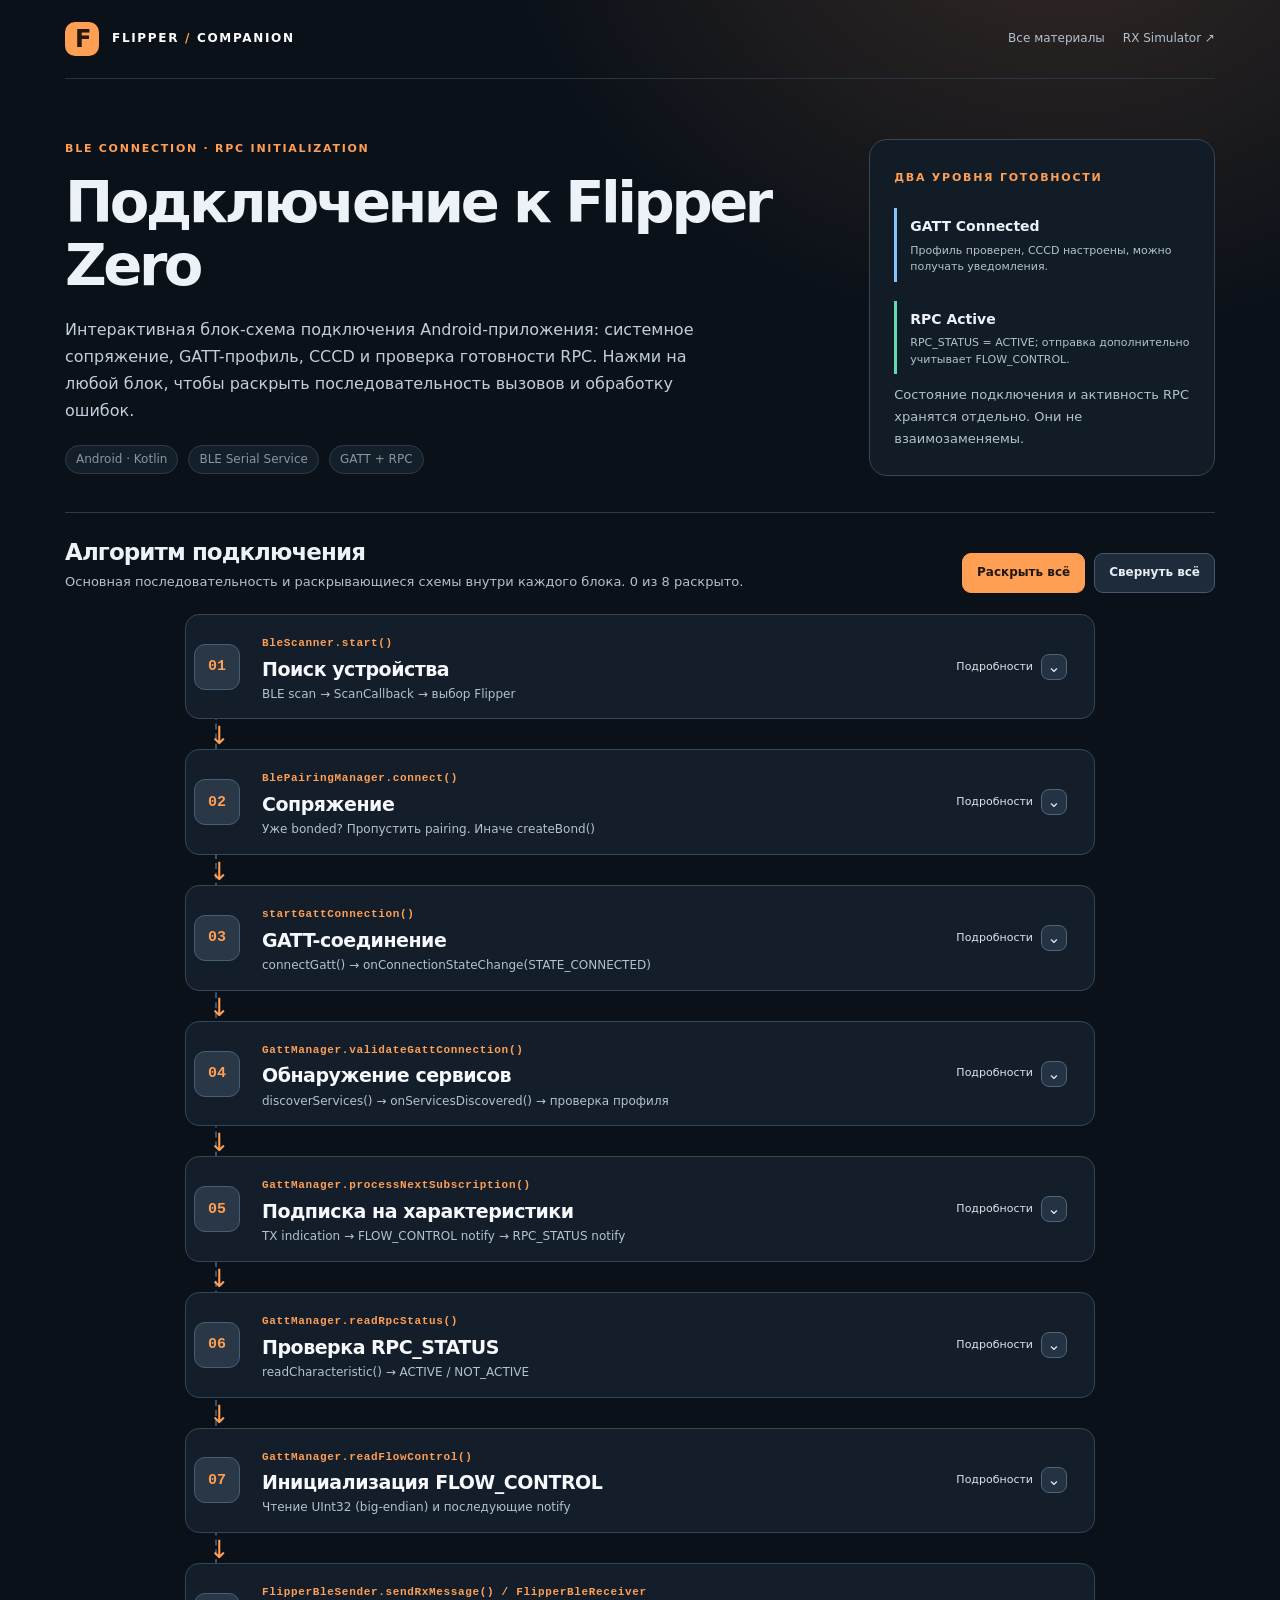
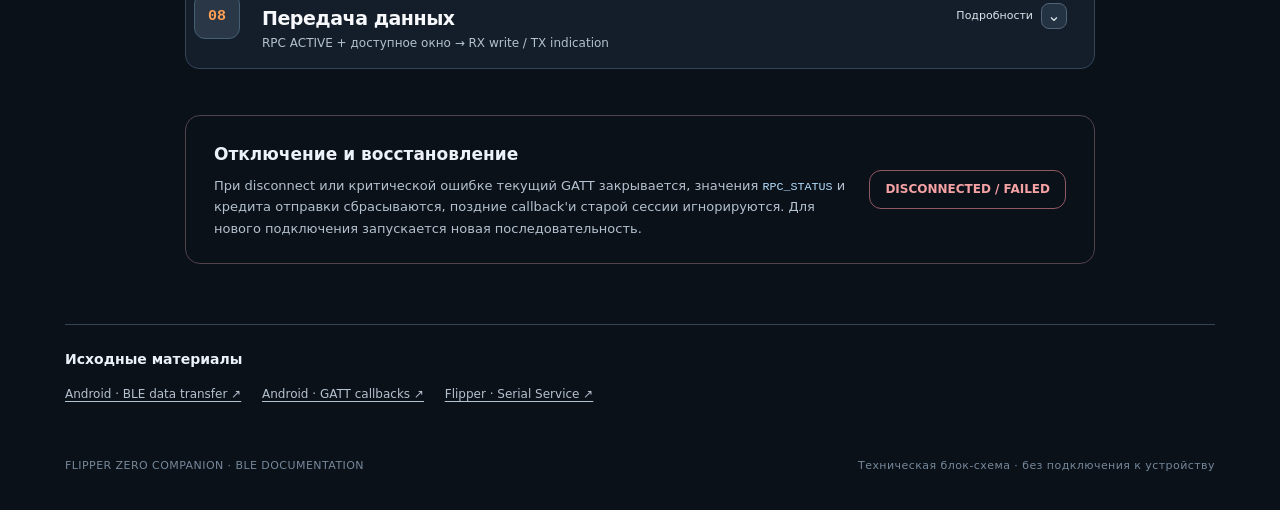
==== commit 852ece22: "adfded links in readme" ====
--- a/docs/ble-connection/index.html
+++ b/docs/ble-connection/index.html
@@ -19,7 +19,7 @@
       <div class="hero">
         <div>
           <div class="eyebrow">BLE CONNECTION · RPC INITIALIZATION</div>
-          <h1>Подключение к Flipper Zero <span>от scan до RPC</span></h1>
+          <h1>Подключение к Flipper Zero</h1>
           <p class="lead">Интерактивная блок-схема подключения Android-приложения: системное сопряжение, GATT-профиль, CCCD и проверка готовности RPC. Нажми на любой блок, чтобы раскрыть последовательность вызовов и обработку ошибок.</p>
           <div class="hero-meta"><span class="meta-pill">Android · Kotlin</span><span class="meta-pill">BLE Serial Service</span><span class="meta-pill">GATT + RPC</span></div>
         </div>
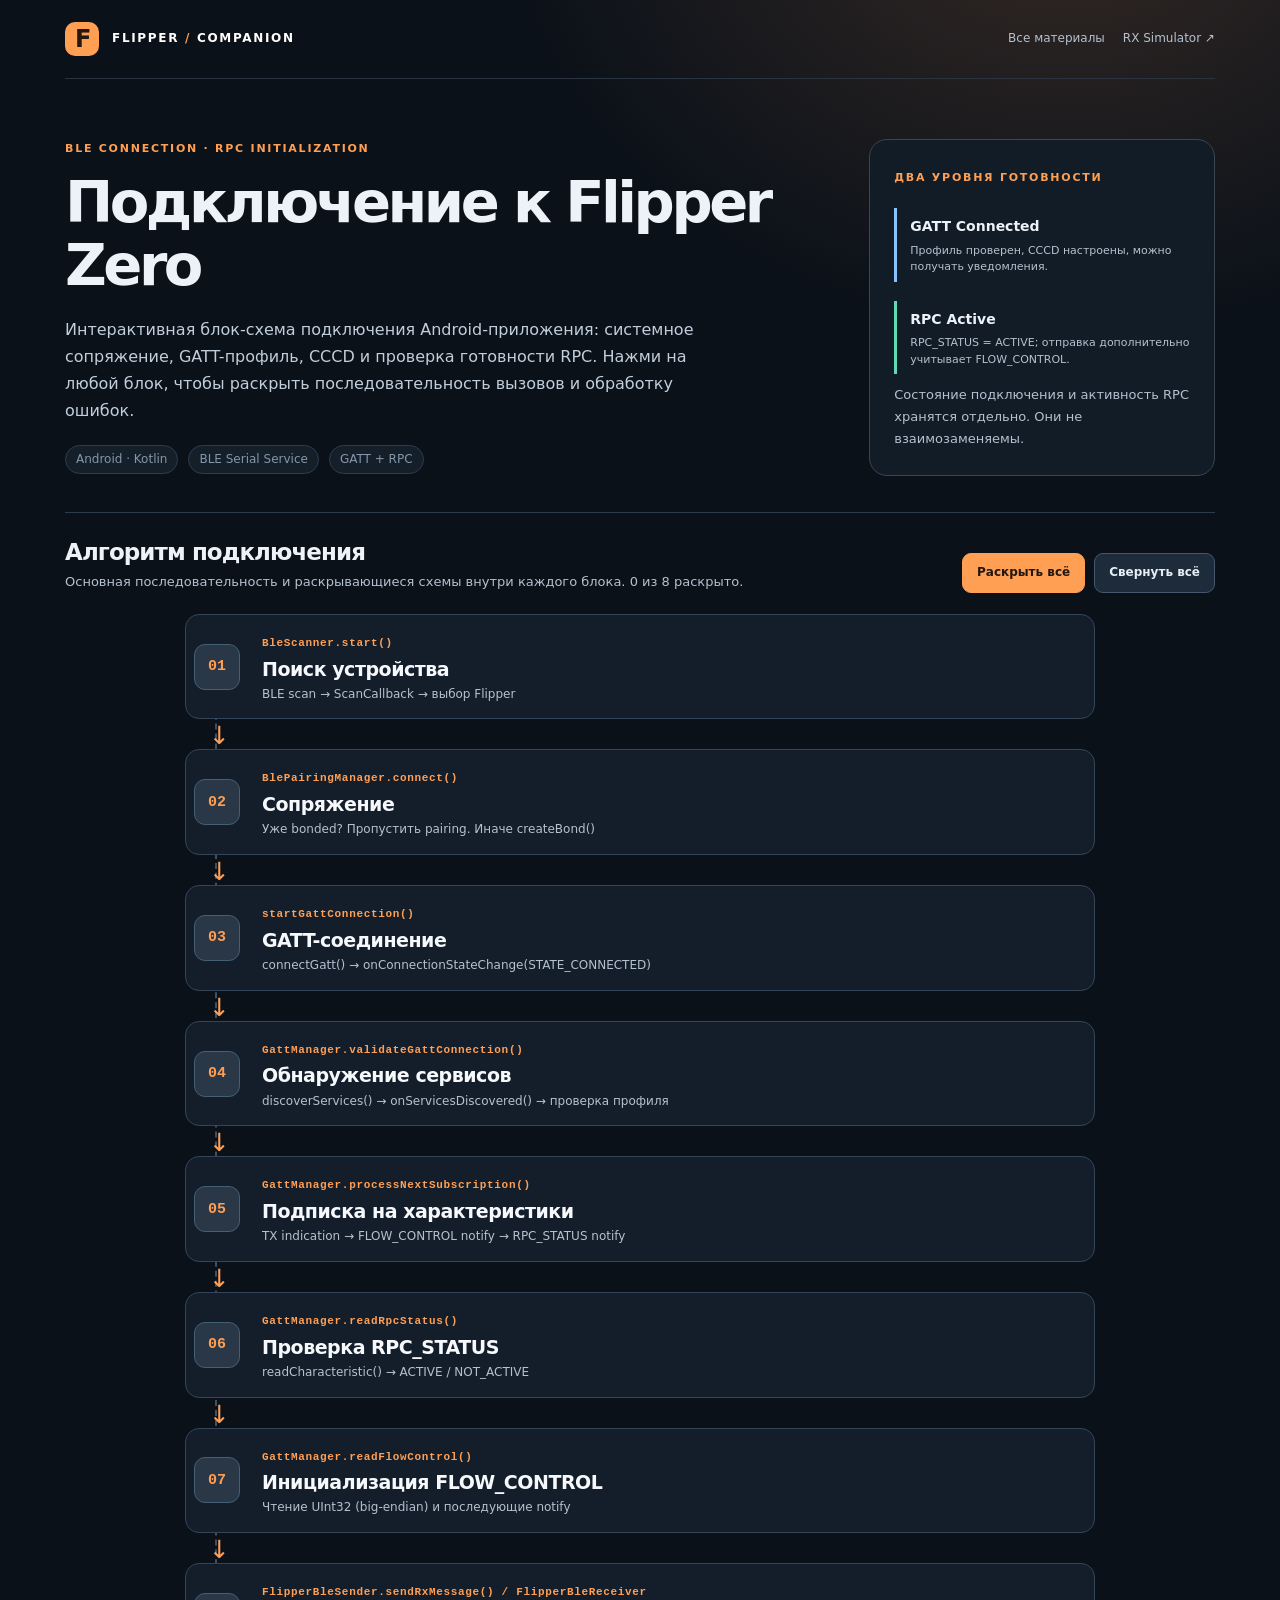
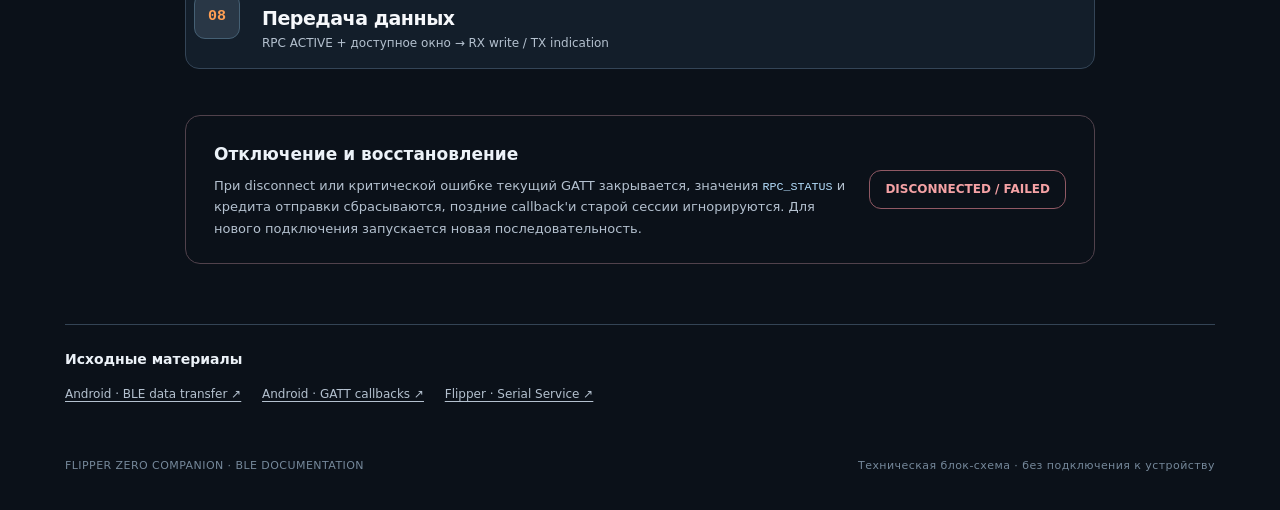
==== commit 92e667dc: "Added proto-files and encode fun, mioni-refactoring of libs" ====
--- a/docs/ble-connection/index.html
+++ b/docs/ble-connection/index.html
@@ -39,7 +39,6 @@
   <button class="stage-header" type="button" aria-expanded="false" aria-controls="detail-discovery">
     <span class="number">01</span>
     <span class="stage-title"><span class="method">BleScanner.start()</span><span class="name">Поиск устройства</span><span class="summary">BLE scan → ScanCallback → выбор Flipper</span></span>
-    <span class="arrow-control">Подробности <span class="chevron" aria-hidden="true">⌄</span></span>
   </button>
   <div class="detail" id="detail-discovery" hidden>
     <div class="detail-top"><div><h3>Поиск устройства</h3><p class="desc">Находим устройство и получаем его Bluetooth-адрес.</p></div><button class="collapse" type="button" aria-label="Свернуть Поиск устройства">Свернуть ↑</button></div>
@@ -51,7 +50,6 @@
   <button class="stage-header" type="button" aria-expanded="false" aria-controls="detail-pairing">
     <span class="number">02</span>
     <span class="stage-title"><span class="method">BlePairingManager.connect()</span><span class="name">Сопряжение</span><span class="summary">Уже bonded? Пропустить pairing. Иначе createBond()</span></span>
-    <span class="arrow-control">Подробности <span class="chevron" aria-hidden="true">⌄</span></span>
   </button>
   <div class="detail" id="detail-pairing" hidden>
     <div class="detail-top"><div><h3>Сопряжение</h3><p class="desc">Проверяем системную пару и при необходимости ждём bonding.</p></div><button class="collapse" type="button" aria-label="Свернуть Сопряжение">Свернуть ↑</button></div>
@@ -63,7 +61,6 @@
   <button class="stage-header" type="button" aria-expanded="false" aria-controls="detail-gatt">
     <span class="number">03</span>
     <span class="stage-title"><span class="method">startGattConnection()</span><span class="name">GATT-соединение</span><span class="summary">connectGatt() → onConnectionStateChange(STATE_CONNECTED)</span></span>
-    <span class="arrow-control">Подробности <span class="chevron" aria-hidden="true">⌄</span></span>
   </button>
   <div class="detail" id="detail-gatt" hidden>
     <div class="detail-top"><div><h3>GATT-соединение</h3><p class="desc">Создаём BluetoothGatt и устанавливаем LE-соединение.</p></div><button class="collapse" type="button" aria-label="Свернуть GATT-соединение">Свернуть ↑</button></div>
@@ -75,7 +72,6 @@
   <button class="stage-header" type="button" aria-expanded="false" aria-controls="detail-services">
     <span class="number">04</span>
     <span class="stage-title"><span class="method">GattManager.validateGattConnection()</span><span class="name">Обнаружение сервисов</span><span class="summary">discoverServices() → onServicesDiscovered() → проверка профиля</span></span>
-    <span class="arrow-control">Подробности <span class="chevron" aria-hidden="true">⌄</span></span>
   </button>
   <div class="detail" id="detail-services" hidden>
     <div class="detail-top"><div><h3>Обнаружение сервисов</h3><p class="desc">Убеждаемся, что Flipper предоставляет нужный Serial Service.</p></div><button class="collapse" type="button" aria-label="Свернуть Обнаружение сервисов">Свернуть ↑</button></div>
@@ -87,7 +83,6 @@
   <button class="stage-header" type="button" aria-expanded="false" aria-controls="detail-subscriptions">
     <span class="number">05</span>
     <span class="stage-title"><span class="method">GattManager.processNextSubscription()</span><span class="name">Подписка на характеристики</span><span class="summary">TX indication → FLOW_CONTROL notify → RPC_STATUS notify</span></span>
-    <span class="arrow-control">Подробности <span class="chevron" aria-hidden="true">⌄</span></span>
   </button>
   <div class="detail" id="detail-subscriptions" hidden>
     <div class="detail-top"><div><h3>Подписка на характеристики</h3><p class="desc">Записываем CCCD строго последовательно, дожидаясь callback.</p></div><button class="collapse" type="button" aria-label="Свернуть Подписка на характеристики">Свернуть ↑</button></div>
@@ -99,7 +94,6 @@
   <button class="stage-header" type="button" aria-expanded="false" aria-controls="detail-rpc-status">
     <span class="number">06</span>
     <span class="stage-title"><span class="method">GattManager.readRpcStatus()</span><span class="name">Проверка RPC_STATUS</span><span class="summary">readCharacteristic() → ACTIVE / NOT_ACTIVE</span></span>
-    <span class="arrow-control">Подробности <span class="chevron" aria-hidden="true">⌄</span></span>
   </button>
   <div class="detail" id="detail-rpc-status" hidden>
     <div class="detail-top"><div><h3>Проверка RPC_STATUS</h3><p class="desc">Определяем, активен ли RPC на Flipper.</p></div><button class="collapse" type="button" aria-label="Свернуть Проверка RPC_STATUS">Свернуть ↑</button></div>
@@ -111,7 +105,6 @@
   <button class="stage-header" type="button" aria-expanded="false" aria-controls="detail-flow-control">
     <span class="number">07</span>
     <span class="stage-title"><span class="method">GattManager.readFlowControl()</span><span class="name">Инициализация FLOW_CONTROL</span><span class="summary">Чтение UInt32 (big-endian) и последующие notify</span></span>
-    <span class="arrow-control">Подробности <span class="chevron" aria-hidden="true">⌄</span></span>
   </button>
   <div class="detail" id="detail-flow-control" hidden>
     <div class="detail-top"><div><h3>Инициализация FLOW_CONTROL</h3><p class="desc">Получаем первоначальное окно отправки и обновления кредита.</p></div><button class="collapse" type="button" aria-label="Свернуть Инициализация FLOW_CONTROL">Свернуть ↑</button></div>
@@ -123,7 +116,6 @@
   <button class="stage-header" type="button" aria-expanded="false" aria-controls="detail-ready">
     <span class="number">08</span>
     <span class="stage-title"><span class="method">FlipperBleSender.sendRxMessage() / FlipperBleReceiver</span><span class="name">Передача данных</span><span class="summary">RPC ACTIVE + доступное окно → RX write / TX indication</span></span>
-    <span class="arrow-control">Подробности <span class="chevron" aria-hidden="true">⌄</span></span>
   </button>
   <div class="detail" id="detail-ready" hidden>
     <div class="detail-top"><div><h3>Передача данных</h3><p class="desc">После проверки условий можно обмениваться байтами.</p></div><button class="collapse" type="button" aria-label="Свернуть Передача данных">Свернуть ↑</button></div>
